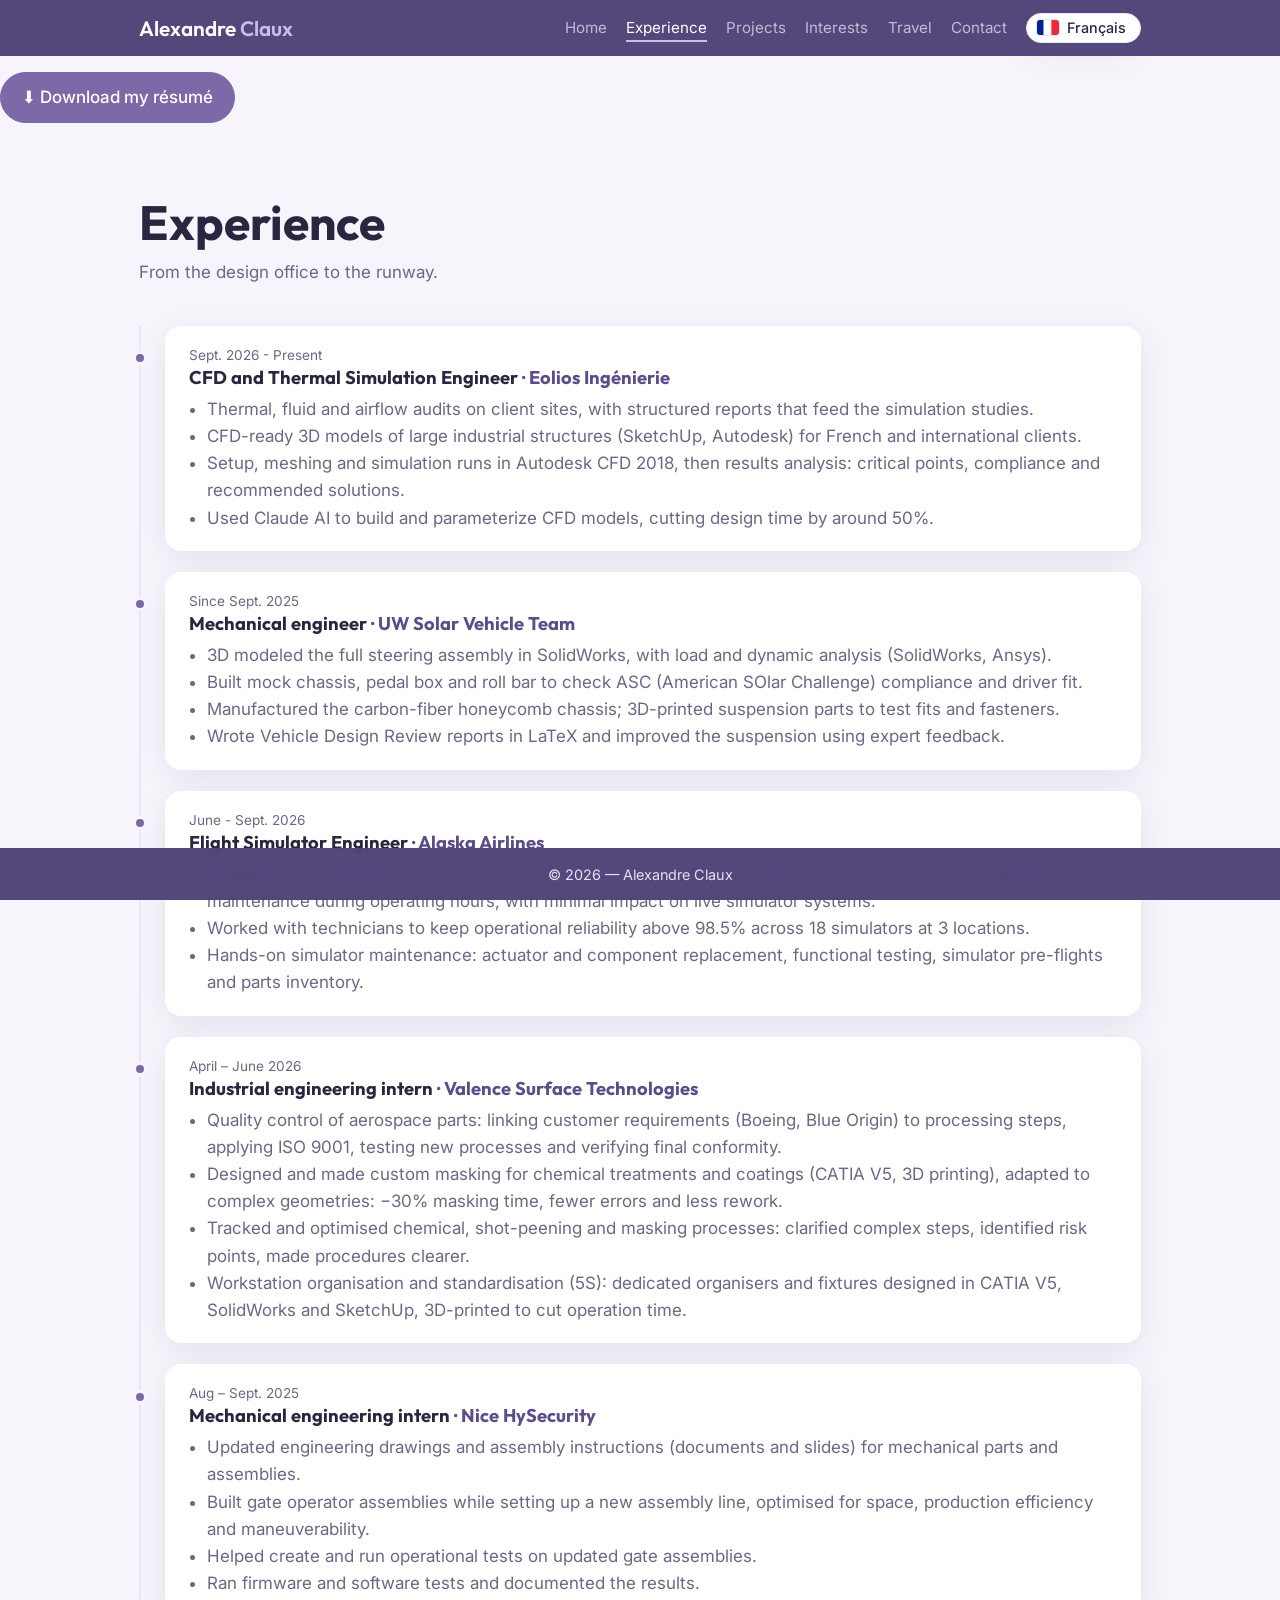
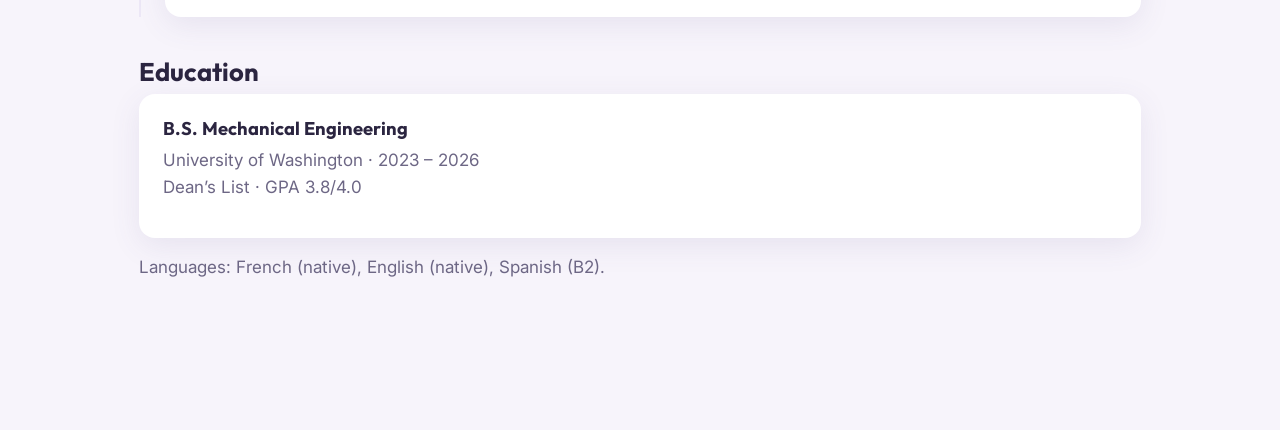
==== experiences.html @ 1bac7de1 "Experiences Page Updated Solar Car, moved CV download button to top" ====
<!DOCTYPE html>
<html lang="fr">
<head>
<meta charset="UTF-8">
<meta name="viewport" content="width=device-width, initial-scale=1.0">
<title>Alexandre Claux</title>
<meta name="description" content="Alexandre Claux — mechanical engineering, aviation, trains & travel.">
<link rel="preconnect" href="https://fonts.googleapis.com">
<link href="https://fonts.googleapis.com/css2?family=Inter:wght@400;500;600&family=Outfit:wght@500;600&display=swap" rel="stylesheet">
<link rel="stylesheet" href="style.css">
</head>
<body>
<header>
  <nav class="navbar">
    <a class="logo" href="index.html">Alexandre <span>Claux</span></a>
    <div class="nav-right">
      <ul class="nav-links"><li><a href="index.html"><span lang="fr">Accueil</span><span lang="en">Home</span></a></li><li><a href="experiences.html" class=active><span lang="fr">Expériences</span><span lang="en">Experience</span></a></li><li><a href="projets.html"><span lang="fr">Projets</span><span lang="en">Projects</span></a></li><li><a href="interets.html"><span lang="fr">Centres d’intérêt</span><span lang="en">Interests</span></a></li><li><a href="voyages.html"><span lang="fr">Voyages</span><span lang="en">Travel</span></a></li><li><a href="contact.html"><span lang="fr">Contact</span><span lang="en">Contact</span></a></li></ul>
      <button class="lang-btn" id="lang-btn" type="button" aria-label="Change language / Changer de langue">
        <span lang="fr"><img src="images/flags/gb.svg" alt="">English</span>
        <span lang="en"><img src="images/flags/fr.svg" alt="">Français</span>
      </button>
    </div>
  </nav>
</header>

<div class="btns" style="margin-top:1rem"><a class="btn primary" data-cv href="assets/CV_AlexandreClaux_FR.pdf" download>⬇ <span lang="fr">Télécharger mon CV</span><span lang="en">Download my résumé</span></a></div>

<main class="wrap">
  <div class="page-title reveal"><h1><span lang="fr">Expériences</span><span lang="en">Experience</span></h1><p class="muted"><span lang="fr">Du technique et de l'aviation.</span><span lang="en">From the design office to the runway.</span></p></div>
  <div class="timeline">
    <article class="job reveal"><div class="when"><span lang="fr">Sept. 2026 - Présent</span><span lang="en">Sept. 2026 - Present</span></div><h3><span lang="fr">Ingénieur en simulation fluidique et thermique</span><span lang="en">CFD and Thermal Simulation Engineer</span> <span class="at">· Eolios Ingénierie</span></h3><ul>
    <li><span lang="fr">Audits thermiques, fluidiques et aérauliques sur site client, avec rapports structurés servant de base aux études de simulation.</span><span lang="en">Thermal, fluid and airflow audits on client sites, with structured reports that feed the simulation studies.</span></li>
    <li><span lang="fr">Modélisation 3D compatible CFD de grandes structures industrielles (SketchUp, Autodesk) pour des clients en France et à l’international.</span><span lang="en">CFD-ready 3D models of large industrial structures (SketchUp, Autodesk) for French and international clients.</span></li>
    <li><span lang="fr">Préparation, maillage et exécution de simulations dans Autodesk CFD 2018, puis analyse des résultats : points critiques, conformité et solutions proposées.</span><span lang="en">Setup, meshing and simulation runs in Autodesk CFD 2018, then results analysis: critical points, compliance and recommended solutions.</span></li>
    <li><span lang="fr">Utilisation de l’IA Claude pour créer et paramétrer des maquettes CFD, réduisant le temps de conception d'environ 50 %.</span><span lang="en">Used Claude AI to build and parameterize CFD models, cutting design time by around 50%.</span></li>
</ul></article>

    <article class="job reveal"><div class="when"><span lang="fr">Depuis sept. 2025</span><span lang="en">Since Sept. 2025</span></div><h3><span lang="fr">Ingénieur mécanique</span><span lang="en">Mechanical engineer</span> <span class="at">· UW Solar Vehicle Team</span></h3><ul>
    <li><span lang="fr">Modélisation 3D du système de direction complet sous SolidWorks, avec analyses de charge et dynamiques (SolidWorks, Ansys).</span><span lang="en">3D modeled the full steering assembly in SolidWorks, with load and dynamic analysis (SolidWorks, Ansys).</span></li>
    <li><span lang="fr">Maquettes du châssis, du pédalier et de l’arceau pour valider la conformité au règlement ASC (American Solar Challenge) et l’ergonomie du pilote.</span><span lang="en">Built mock chassis, pedal box and roll bar to check ASC (American SOlar Challenge) compliance and driver fit.</span></li>
    <li><span lang="fr">Fabrication du châssis en nid d’abeille de carbone, et prototypes de suspension imprimés en 3D.</span><span lang="en">Manufactured the carbon-fiber honeycomb chassis; 3D-printed suspension parts to test fits and fasteners.</span></li>
    <li><span lang="fr">Rapports de Vehicle Design Review en LaTeX et amélioration de la suspension grâce aux retours d’experts.</span><span lang="en">Wrote Vehicle Design Review reports in LaTeX and improved the suspension using expert feedback.</span></li>
</ul></article>

    <article class="job reveal"><div class="when"><span lang="fr">Juin - Sept. 2026</span><span lang="en">June - Sept. 2026</span></div><h3><span lang="fr">Ingénieur simulateur de vol</span><span lang="en">Flight Simulator Engineer</span> <span class="at">· Alaska Airlines</span>
</h3><ul>
    <li><span lang="fr">Conception, sourcing et fabrication d’un banc d’essai pour les MPIC (cartes d’interface) des simulateurs de vol pour des mises à jour plus rapides et maintenance possible en période d’exploitation.</span><span lang="en">Designed, sourced and built a test bench for flight simulator MPICs (interface computers): faster updates and maintenance during operating hours, with minimal impact on live simulator systems.</span></li>
    <li><span lang="fr">Travaillé avec d'autres techniciens pour maintenir fiabilité opérationnelle supérieure à 98,5 % sur 18 simulateurs répartis sur 3 sites.</span><span lang="en">Worked with technicians to keep operational reliability above 98.5% across 18 simulators at 3 locations.</span></li>
    <li><span lang="fr">Maintenance active des simulateurs : remplacement d’actionneurs et de composants, essais fonctionnels, pré-vol des simulateurs et inventaire des pièces.</span><span lang="en">Hands-on simulator maintenance: actuator and component replacement, functional testing, simulator pre-flights and parts inventory.</span></li>
</ul></article>

    <article class="job reveal"><div class="when"><span lang="fr">Avril – juin 2026</span><span lang="en">April – June 2026</span></div><h3><span lang="fr">Stage en ingénierie industrielle</span><span lang="en">Industrial engineering intern</span> <span class="at">· Valence Surface Technologies</span></h3><ul>
    <li><span lang="fr">Contrôle qualité de pièces aéronautiques : lien entre exigences clients (Boeing, Blue Origin) et étapes de traitement, application de l’ISO 9001, essais de nouveaux procédés et vérification de la conformité finale.</span><span lang="en">Quality control of aerospace parts: linking customer requirements (Boeing, Blue Origin) to processing steps, applying ISO 9001, testing new processes and verifying final conformity.</span></li>
    <li><span lang="fr">Conception et fabrication de masquages sur mesure pour traitements chimiques et revêtements (CATIA V5, impression 3D), adaptés aux géométries complexes : −30 % de temps de masquage, moins d’erreurs et de reprises.</span><span lang="en">Designed and made custom masking for chemical treatments and coatings (CATIA V5, 3D printing), adapted to complex geometries: −30% masking time, fewer errors and less rework.</span></li>
    <li><span lang="fr">Suivi et optimisation des procédés chimiques, de grenaillage et de masquage : clarification des étapes complexes, repérage des points à risque, procédures plus claires.</span><span lang="en">Tracked and optimised chemical, shot-peening and masking processes: clarified complex steps, identified risk points, made procedures clearer.</span></li>
    <li><span lang="fr">Organisation et standardisation des postes de travail (5S) : organiseurs et gabarits dédiés conçus sous CATIA V5, SolidWorks et SketchUp, imprimés en 3D pour réduire le temps d’opération.</span><span lang="en">Workstation organisation and standardisation (5S): dedicated organisers and fixtures designed in CATIA V5, SolidWorks and SketchUp, 3D-printed to cut operation time.</span></li>
</ul></article>

    <article class="job reveal"><div class="when"><span lang="fr">Août – sept. 2025</span><span lang="en">Aug – Sept. 2025</span></div><h3><span lang="fr">Stage en ingénierie mécanique</span><span lang="en">Mechanical engineering intern</span> <span class="at">· Nice HySecurity</span></h3><ul>
    <li><span lang="fr">Mise à jour des plans techniques et des instructions de montage (documents et présentations) pour les pièces et assemblages mécaniques.</span><span lang="en">Updated engineering drawings and assembly instructions (documents and slides) for mechanical parts and assemblies.</span></li>
    <li><span lang="fr">Montage d’opérateurs de portails et de leurs panneaux électriques lors de la création d’une nouvelle ligne d’assemblage, optimisée en espace, en efficacité de production et en maniabilité.</span><span lang="en">Built gate operator assemblies while setting up a new assembly line, optimised for space, production efficiency and maneuverability.</span></li>
    <li><span lang="fr">Participation à la création et à l’exécution des essais opérationnels des portails mis à jour.</span><span lang="en">Helped create and run operational tests on updated gate assemblies.</span></li>
    <li><span lang="fr">Exécution de tests firmware et logiciels, avec documentation des résultats.</span><span lang="en">Ran firmware and software tests and documented the results.</span></li>
</ul></article>  

  </div>
  <section class="block reveal">
    <h2><span lang="fr">Formation</span><span lang="en">Education</span></h2>
    <div class="two">
      <div class="card"><h3><span lang="fr">Bachelor en génie mécanique</span><span lang="en">B.S. Mechanical Engineering</span></h3><p class="muted">University of Washington · 2023 – 2026<br>Dean’s List · GPA 3.8/4.0</p></div>
    </div>
    <p class="muted" style="margin-top:1rem"><span lang="fr">Langues : français (bilingue), anglais (bilingue), espagnol (B2).</span><span lang="en">Languages: French (native), English (native), Spanish (B2).</span></p>
    
  </section>
</main>
<footer><p>© 2026 — Alexandre Claux</p></footer>
<script src="script.js"></script>
</body>
</html>
---- style.css ----
/* ===== COULEURS : change ici pour changer tout le site ===== */
:root {
  --bg: #f7f4fb;
  --surface: #ffffff;
  --ink: #2b2540;
  --muted: #6d6785;
  --accent: #7b69a8;
  --accent-dark: #5d4c8a;
  --soft: #ece7f6;
  --bar: #4a3d73;        /* barre du haut et du bas */
  --bar-text: #e6e0f5;
  --bar-accent: #c9bde8;
  --radius: 16px;
  --shadow: 0 8px 30px rgba(93, 76, 138, .10);
}

/* ===== LANGUE : cache la langue qui n'est pas active ===== */
html[lang="fr"] [lang="en"], html[lang="en"] [lang="fr"] { display: none; }

* { box-sizing: border-box; }
html { scroll-behavior: smooth; }
body { margin: 0; padding-bottom: 56px; /* place pour le pied de page fixe */ background: var(--bg); color: var(--ink); font: 17px/1.6 "Inter", system-ui, sans-serif; }
h1, h2, h3 { font-family: "Outfit", "Inter", sans-serif; line-height: 1.15; margin: 0 0 .5rem; }
h2 { font-size: 1.6rem; } h3 { font-size: 1.15rem; }
p { margin: 0 0 .8rem; }
a { color: var(--accent-dark); }
.wrap { max-width: 1050px; margin: 0 auto; padding: 0 1.5rem; }
.muted { color: var(--muted); }
.eyebrow { text-transform: uppercase; letter-spacing: .14em; font-size: .78rem; color: var(--accent-dark); font-weight: 600; margin-bottom: .6rem; }

/* ===== BARRE DU HAUT ===== */
header { position: sticky; top: 0; z-index: 10; background: rgba(74,61,115,.94); backdrop-filter: blur(12px); }
.navbar { display: flex; align-items: center; justify-content: space-between; gap: 1rem; flex-wrap: wrap; padding: .8rem 1.5rem; max-width: 1050px; margin: 0 auto; }
.logo { font: 600 1.3rem "Outfit", sans-serif; color: #fff; text-decoration: none; }
.logo span { color: var(--bar-accent); }
.nav-right { display: flex; align-items: center; gap: 1.2rem; flex-wrap: wrap; }
.nav-links { list-style: none; display: flex; gap: 1.2rem; margin: 0; padding: 0; flex-wrap: wrap; }
.nav-links a { text-decoration: none; color: var(--bar-text); opacity: .75; font-size: .95rem; padding: .2rem 0; border-bottom: 2px solid transparent; transition: .2s; }
.nav-links a:hover, .nav-links a.active { color: #fff; opacity: 1; border-color: var(--bar-accent); }
.lang-btn { display: inline-flex; align-items: center; gap: .5rem; background: var(--surface); border: 1px solid var(--soft); border-radius: 99px; padding: .35rem .9rem .35rem .6rem; cursor: pointer; font: 500 .9rem "Inter", sans-serif; color: var(--ink); box-shadow: var(--shadow); transition: .2s; }
.lang-btn:hover { border-color: var(--accent); }
.lang-btn span { display: inline-flex; align-items: center; gap: .5rem; }
.lang-btn img { width: 22px; height: 15px; border-radius: 3px; object-fit: cover; box-shadow: 0 0 0 1px rgba(0,0,0,.1); }

/* ===== HERO (accueil) : image fondue dans le fond ===== */
.hero { position: relative; overflow: hidden; min-height: 560px; display: flex; align-items: center; }
.hero-img { position: absolute; inset: 0; background: url("images/ski-nice.jpg") center / cover;
  -webkit-mask-image: linear-gradient(to right, transparent 15%, #000 80%); mask-image: linear-gradient(to right, transparent 15%, #000 80%); }
.hero::before { content: ""; position: absolute; inset: 0; z-index: 1; background: linear-gradient(120deg, rgba(123,105,168,.45), rgba(247,244,251,0) 70%); }
.hero::after { content: ""; position: absolute; left: 0; right: 0; bottom: 0; height: 40%; z-index: 1; background: linear-gradient(to top, var(--bg), transparent); }
.hero .wrap { width: 100%; position: relative; z-index: 2; padding-top: 3rem; padding-bottom: 3rem; }
.hero h1 { font-size: clamp(2.8rem, 8vw, 5.2rem); letter-spacing: -.02em; }
.hero .tagline { font-size: 1.25rem; max-width: 30ch; margin: .8rem 0 1.6rem; }
.hero .place { color: var(--accent-dark); font-weight: 500; }

/* ===== BOUTONS ===== */
.btns { display: flex; gap: .8rem; flex-wrap: wrap; }
.btn { display: inline-block; padding: .7rem 1.3rem; border-radius: 99px; text-decoration: none; font-weight: 500; border: 1.5px solid var(--accent); color: var(--accent-dark); background: rgba(255,255,255,.6); transition: .2s; }
.btn:hover { transform: translateY(-2px); box-shadow: var(--shadow); }
.btn.primary { background: var(--accent); color: #fff; }
.btn.primary:hover { background: var(--accent-dark); }

/* ===== PAGES ===== */
main.wrap { padding-top: 4.5rem; padding-bottom: 5rem; }   /* espace sous l'en-tête et au-dessus du pied de page */
main.wrap.tight { padding-top: 0; }
.page-title { margin-bottom: 2.5rem; }
.page-title h1 { font-size: clamp(2rem, 5vw, 3rem); }
.grid { display: grid; gap: 1.3rem; grid-template-columns: repeat(auto-fit, minmax(260px, 1fr)); }
.card { background: var(--surface); border-radius: var(--radius); padding: 1.5rem; box-shadow: var(--shadow); transition: .25s; }
.card:hover { transform: translateY(-3px); }
.card .tag { display: inline-block; font-size: .75rem; background: var(--soft); color: var(--accent-dark); padding: .15rem .6rem; border-radius: 99px; margin-bottom: .6rem; }
.chips { display: flex; flex-wrap: wrap; gap: .5rem; margin-top: .5rem; }
.chips li { list-style: none; background: var(--soft); color: var(--accent-dark); padding: .25rem .8rem; border-radius: 99px; font-size: .88rem; }
ul.chips { padding: 0; margin: .5rem 0 0; }
.two { display: grid; gap: 1.3rem; grid-template-columns: repeat(auto-fit, minmax(min(100%, 420px), 1fr)); }
section.block { margin-top: 2.5rem; }
.masonry { column-count: 2; column-gap: 1.3rem; }
.masonry .card { break-inside: avoid; margin-bottom: 1.3rem; overflow: hidden; }
.card figure.cimg { margin: -1.5rem -1.5rem 1rem; }
.card figure.cimg img { width: 100%; display: block; -webkit-mask-image: linear-gradient(#000 65%, transparent); mask-image: linear-gradient(#000 65%, transparent); }
.banner { margin-bottom: 2.2rem; } .banner img { height: 240px; object-fit: cover; }
.flag { width: 24px; height: 16px; border-radius: 3px; vertical-align: -2px; margin-right: .5rem; box-shadow: 0 0 0 1px rgba(0,0,0,.1); }
@media (max-width: 700px) { .masonry { column-count: 1; } }

/* ===== EXPERIENCES : frise ===== */
.timeline { border-left: 2px solid var(--soft); padding-left: 1.5rem; display: grid; gap: 1.3rem; }
.job { position: relative; background: var(--surface); border-radius: var(--radius); padding: 1.2rem 1.5rem; box-shadow: var(--shadow); }
.job::before { content: ""; position: absolute; left: calc(-1.5rem - 8px); box-sizing: border-box; top: 1.6rem; width: 14px; height: 14px; background: var(--accent); border-radius: 50%; border: 3px solid var(--bg); }
.job .when { font-size: .85rem; color: var(--muted); }
.job h3 span.at { color: var(--accent-dark); }
.job ul { margin: .4rem 0 0; padding-left: 1.1rem; color: var(--muted); }

/* ===== IMAGES : classes réutilisables ===== */
.photo { margin: 0; }
.photo img, .photo video { width: 100%; display: block; border-radius: var(--radius); box-shadow: var(--shadow); }
.photo.fade img, .photo.fade video { box-shadow: none; border-radius: 0;   /* bord du bas qui disparaît dans la page */
  -webkit-mask-image: linear-gradient(#000 55%, transparent); mask-image: linear-gradient(#000 55%, transparent); }
.photo figcaption { font-size: .85rem; color: var(--muted); margin-top: .4rem; }

/* ===== VOYAGES ===== */
/* trajets : la flèche reste collée au début de l'étape suivante, même au retour à la ligne */
.route { align-items: center; gap: .6rem .5rem; }
.route li { display: inline-flex; align-items: center; gap: .5rem; background: none; padding: 0; }
.route .blob { background: var(--soft); color: var(--accent-dark); padding: .25rem .8rem; border-radius: 99px; font-size: .88rem; }
.route .arr { color: var(--accent); font-weight: 600; }
.gallery { display: grid; grid-template-columns: repeat(3, 1fr); gap: .8rem; margin-top: 1.2rem; }
.gallery figure { margin: 0; } .gallery img { width: 100%; aspect-ratio: 3/4; object-fit: cover; border-radius: 12px; display: block; }
.gallery figcaption { font-size: .85rem; color: var(--muted); margin-top: .3rem; }
.photo.fade-both img { box-shadow: none; border-radius: 0; -webkit-mask-image: linear-gradient(transparent, #000 30%, #000 70%, transparent); mask-image: linear-gradient(transparent, #000 30%, #000 70%, transparent); }

footer { position: fixed; left: 0; right: 0; bottom: 0; z-index: 10; text-align: center; padding: .9rem 1rem; background: rgba(74,61,115,.94); backdrop-filter: blur(12px); color: var(--bar-text); font-size: .9rem; }
footer p { margin: 0; }

/* ===== Apparition douce au scroll ===== */
.reveal { opacity: 0; transform: translateY(18px); transition: opacity .7s, transform .7s; }
.reveal.in { opacity: 1; transform: none; }
@media (prefers-reduced-motion: reduce) { .reveal { opacity: 1; transform: none; transition: none; } html { scroll-behavior: auto; } }
@media (max-width: 700px) { .hero { min-height: 480px; } .hero-img { -webkit-mask-image: linear-gradient(to right, transparent 0%, #000 100%); mask-image: linear-gradient(to right, transparent 0%, #000 100%); opacity: .55; } }

.grid.small { grid-template-columns: repeat(auto-fit, minmax(210px, 1fr)); }
.card figure.cimg img { max-height: 400px; object-fit: cover; object-position: 50% 35%; }
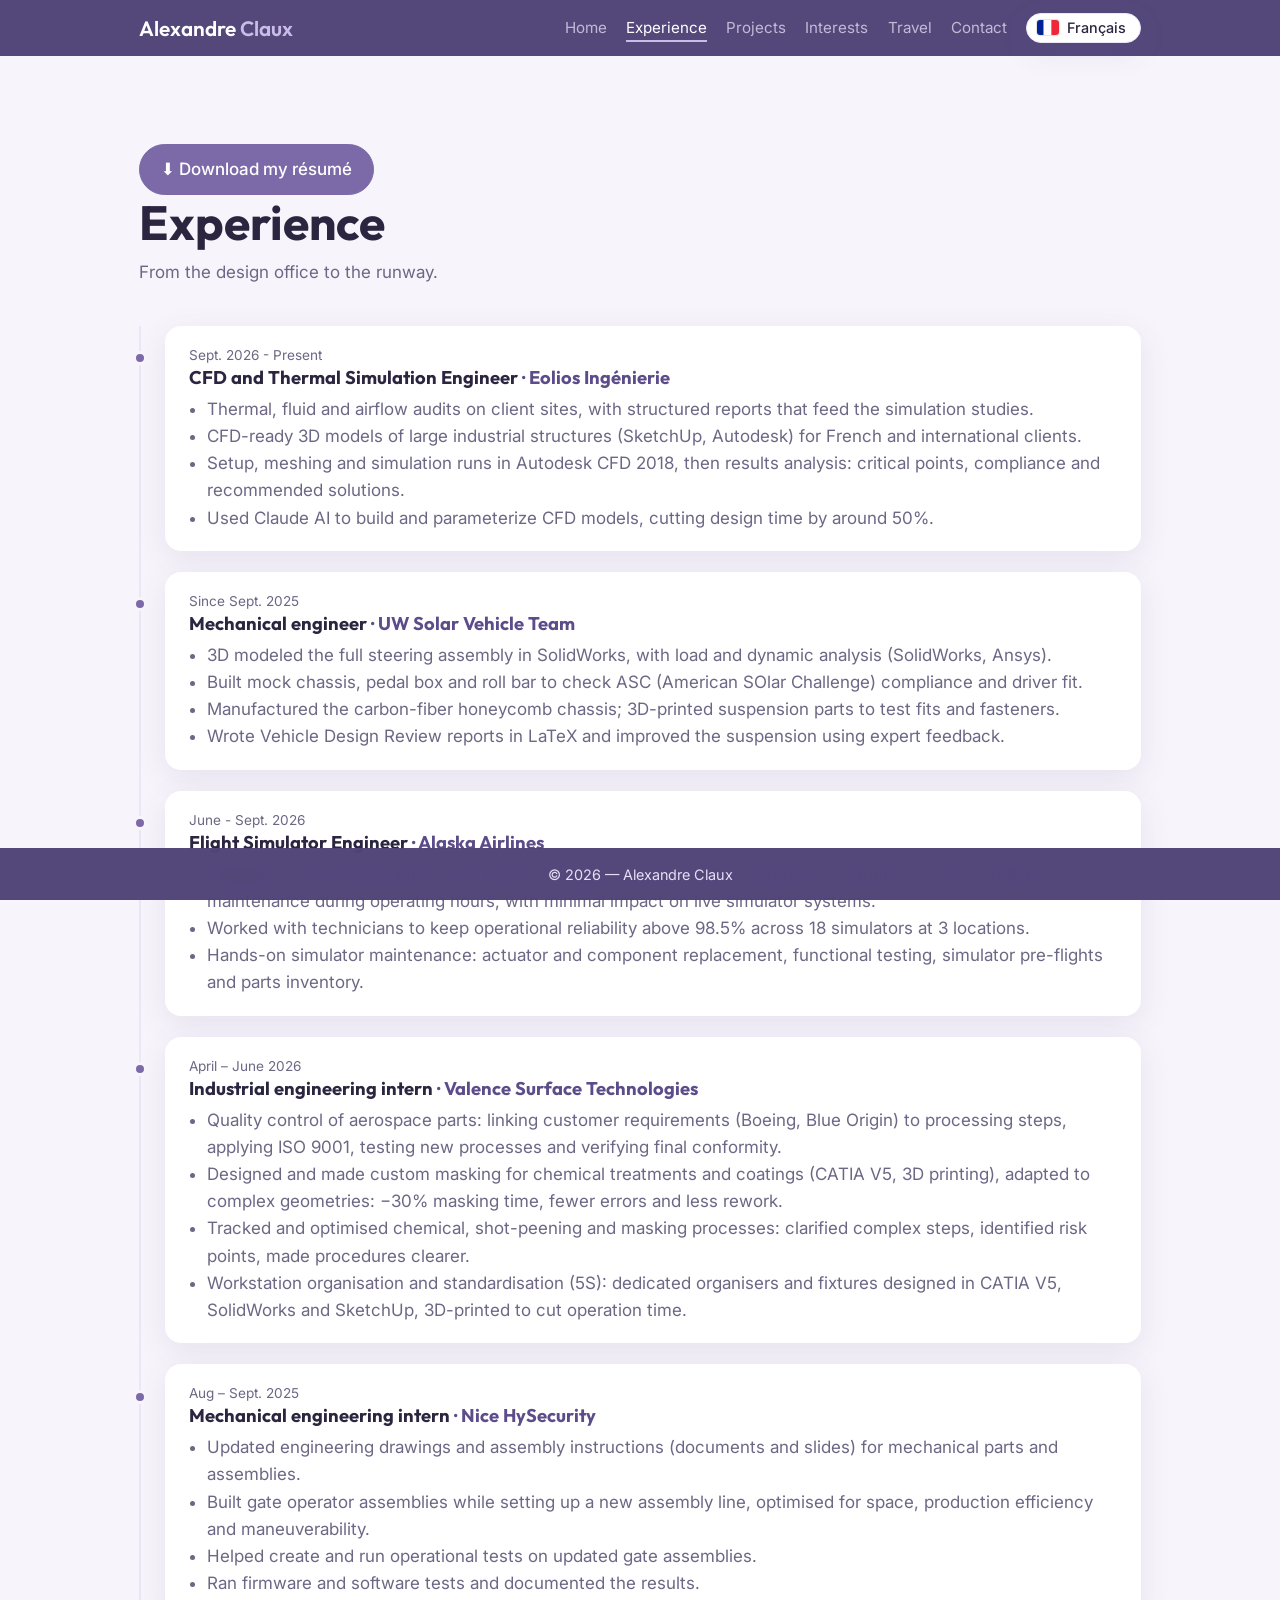
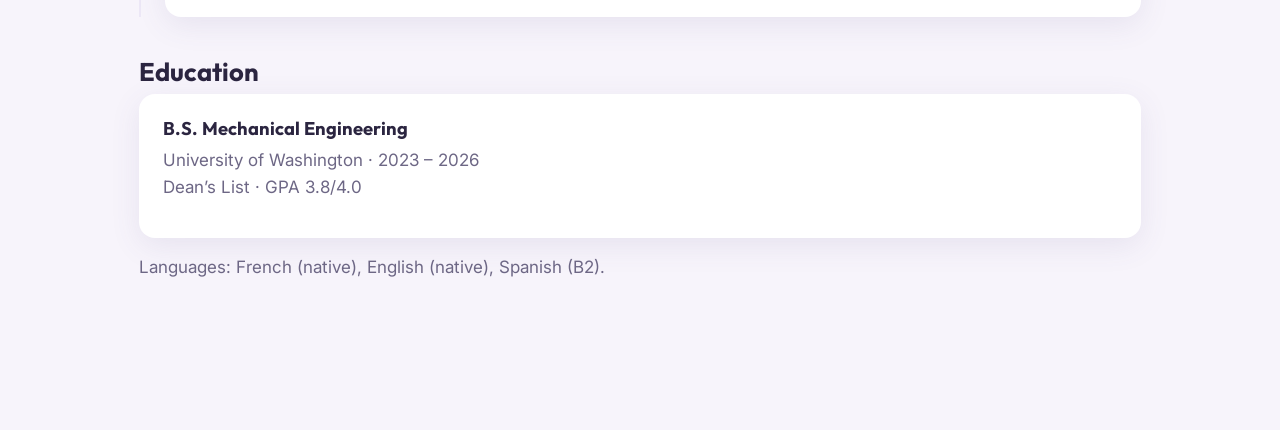
==== commit 9688bae9: "Experiences Page Wrapped cv dwnld button in main class" ====
--- a/experiences.html
+++ b/experiences.html
@@ -23,9 +23,10 @@
   </nav>
 </header>
 
+<main class="wrap">
+
 <div class="btns" style="margin-top:1rem"><a class="btn primary" data-cv href="assets/CV_AlexandreClaux_FR.pdf" download>⬇ <span lang="fr">Télécharger mon CV</span><span lang="en">Download my résumé</span></a></div>
 
-<main class="wrap">
   <div class="page-title reveal"><h1><span lang="fr">Expériences</span><span lang="en">Experience</span></h1><p class="muted"><span lang="fr">Du technique et de l'aviation.</span><span lang="en">From the design office to the runway.</span></p></div>
   <div class="timeline">
     <article class="job reveal"><div class="when"><span lang="fr">Sept. 2026 - Présent</span><span lang="en">Sept. 2026 - Present</span></div><h3><span lang="fr">Ingénieur en simulation fluidique et thermique</span><span lang="en">CFD and Thermal Simulation Engineer</span> <span class="at">· Eolios Ingénierie</span></h3><ul>
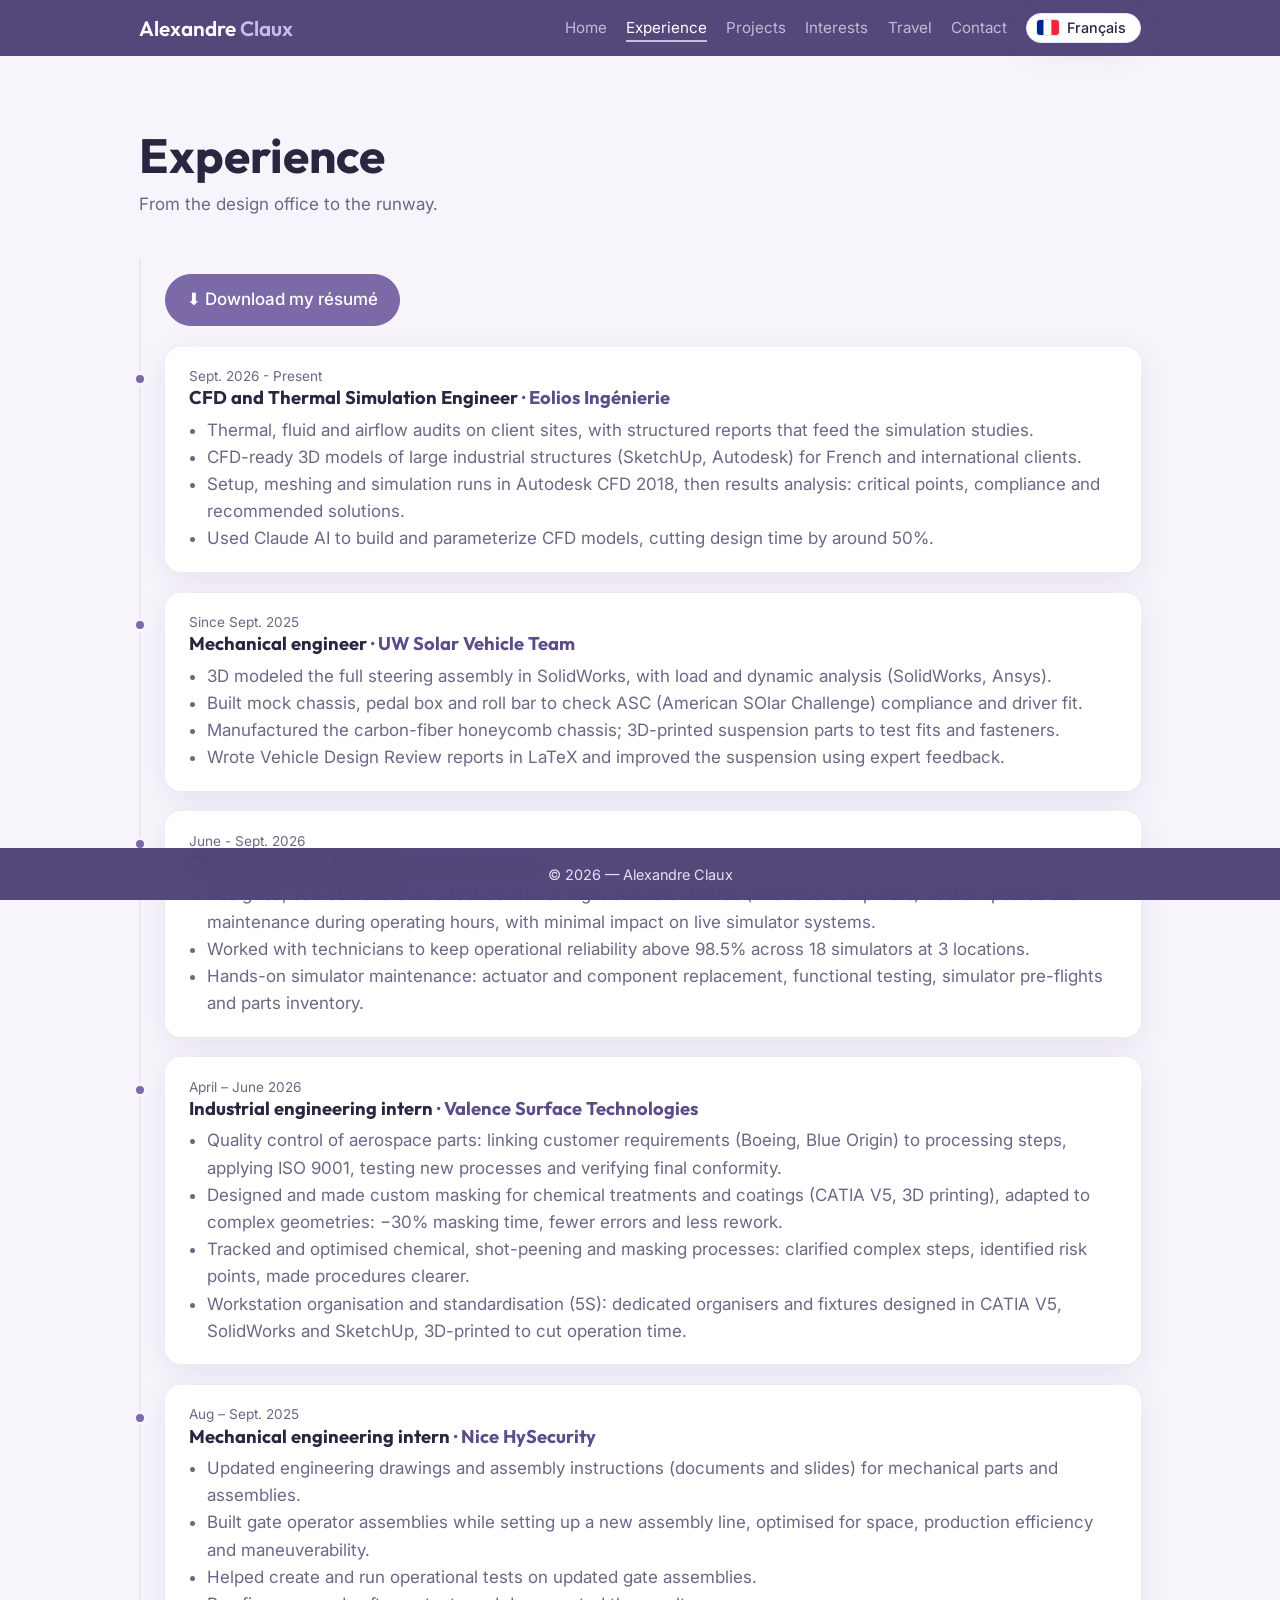
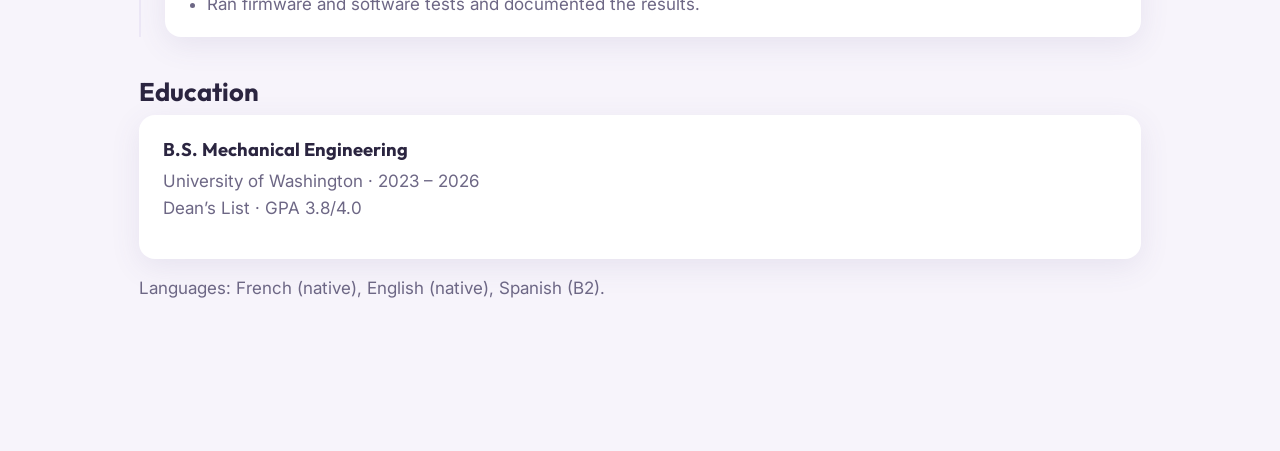
==== commit 1b19ce53: "Experiences Page Moved CV dwnld button below title" ====
--- a/experiences.html
+++ b/experiences.html
@@ -25,10 +25,11 @@
 
 <main class="wrap">
 
+  <div class="page-title reveal"><h1><span lang="fr">Expériences</span><span lang="en">Experience</span></h1><p class="muted"><span lang="fr">Du technique et de l'aviation.</span><span lang="en">From the design office to the runway.</span></p></div>
+<div class="timeline">
+
 <div class="btns" style="margin-top:1rem"><a class="btn primary" data-cv href="assets/CV_AlexandreClaux_FR.pdf" download>⬇ <span lang="fr">Télécharger mon CV</span><span lang="en">Download my résumé</span></a></div>
 
-  <div class="page-title reveal"><h1><span lang="fr">Expériences</span><span lang="en">Experience</span></h1><p class="muted"><span lang="fr">Du technique et de l'aviation.</span><span lang="en">From the design office to the runway.</span></p></div>
-  <div class="timeline">
     <article class="job reveal"><div class="when"><span lang="fr">Sept. 2026 - Présent</span><span lang="en">Sept. 2026 - Present</span></div><h3><span lang="fr">Ingénieur en simulation fluidique et thermique</span><span lang="en">CFD and Thermal Simulation Engineer</span> <span class="at">· Eolios Ingénierie</span></h3><ul>
     <li><span lang="fr">Audits thermiques, fluidiques et aérauliques sur site client, avec rapports structurés servant de base aux études de simulation.</span><span lang="en">Thermal, fluid and airflow audits on client sites, with structured reports that feed the simulation studies.</span></li>
     <li><span lang="fr">Modélisation 3D compatible CFD de grandes structures industrielles (SketchUp, Autodesk) pour des clients en France et à l’international.</span><span lang="en">CFD-ready 3D models of large industrial structures (SketchUp, Autodesk) for French and international clients.</span></li>
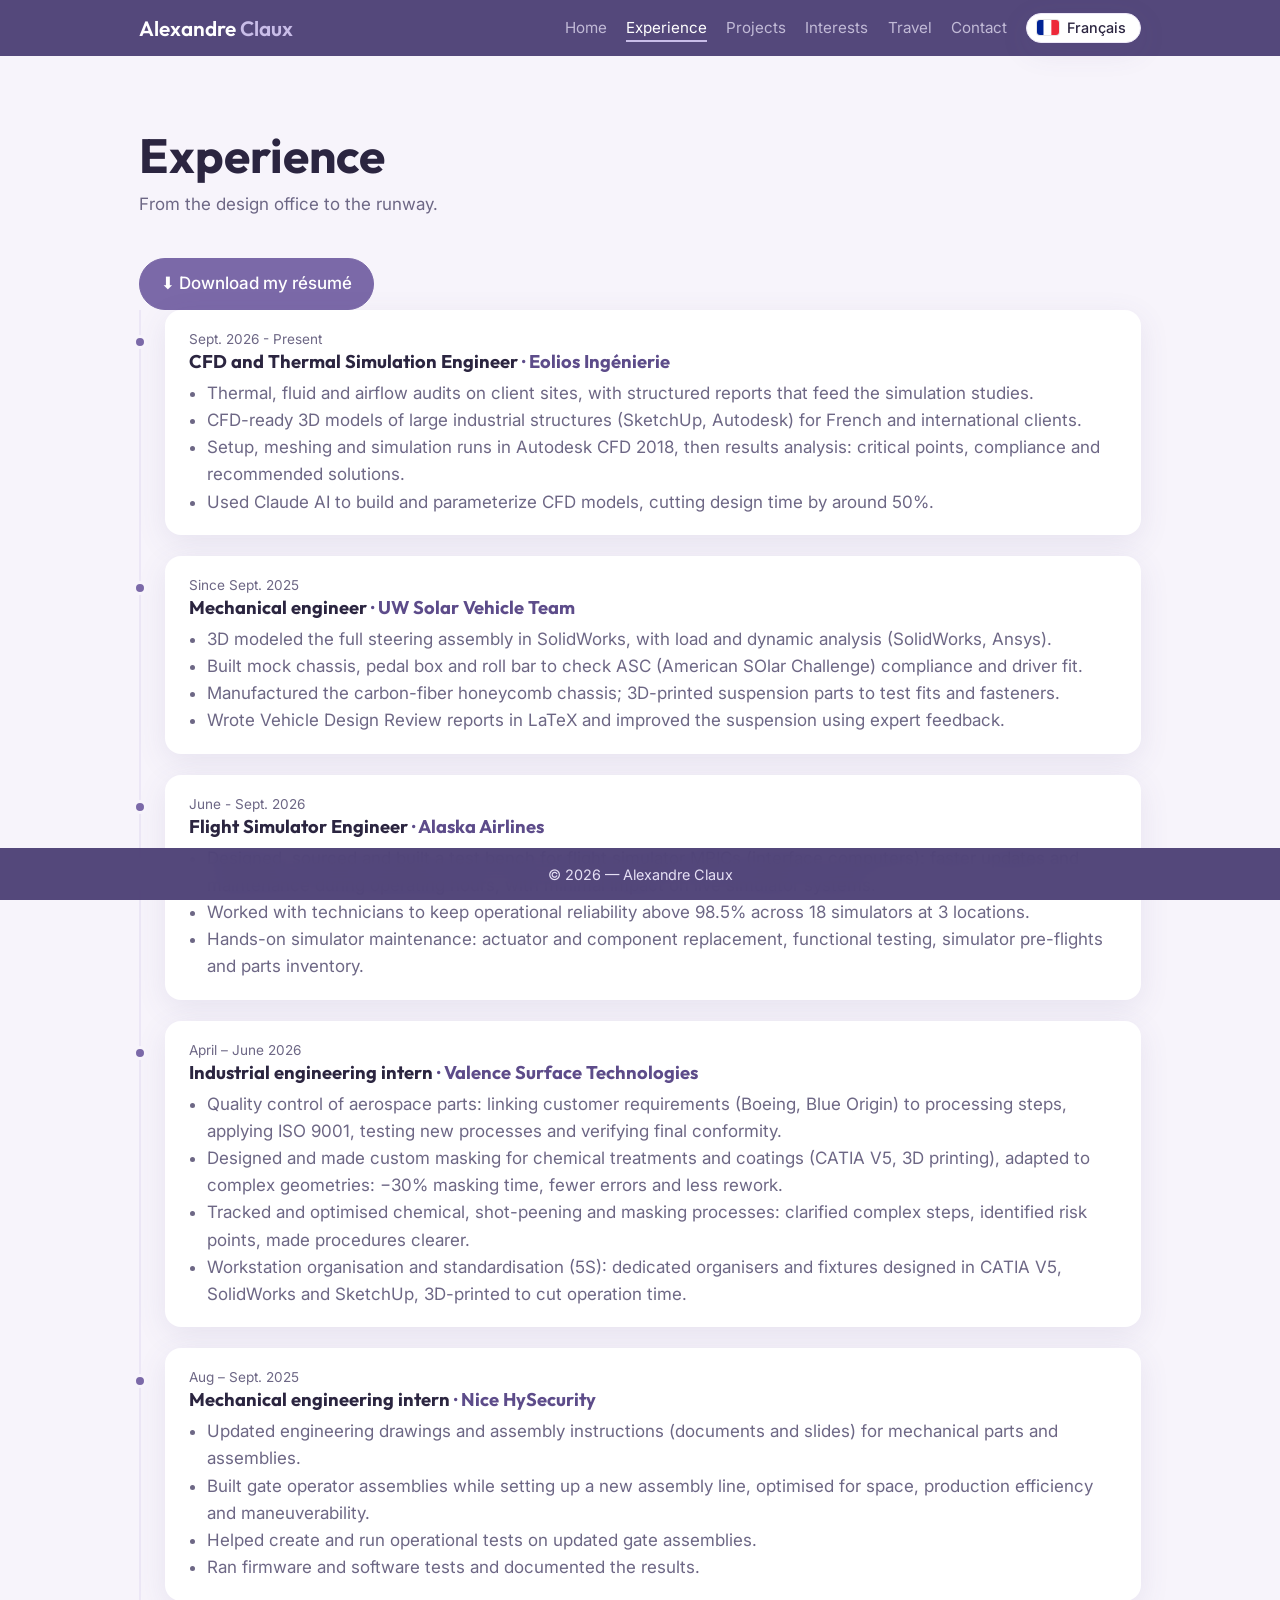
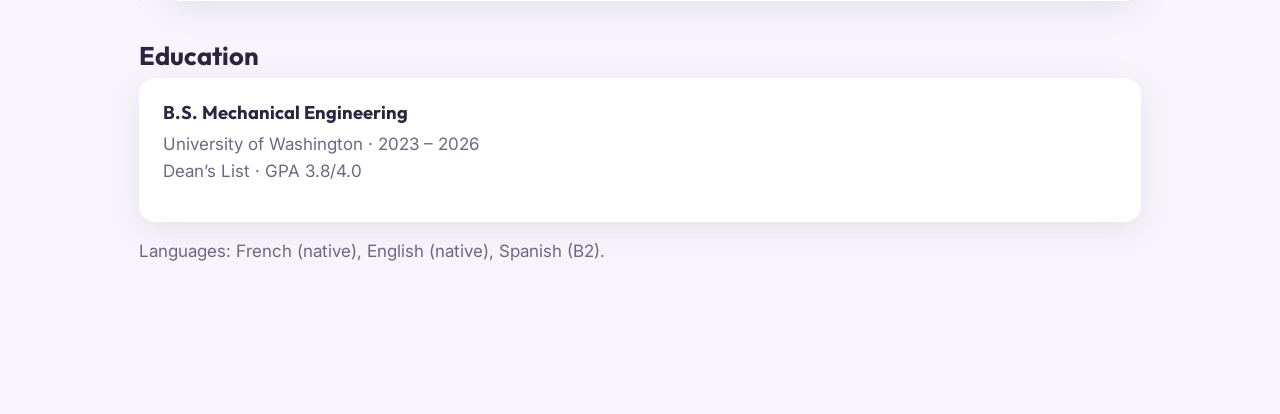
==== commit 0d4aa97a: "Experiences Page Removed CV dwnld button from timeline" ====
--- a/experiences.html
+++ b/experiences.html
@@ -26,9 +26,10 @@
 <main class="wrap">
 
   <div class="page-title reveal"><h1><span lang="fr">Expériences</span><span lang="en">Experience</span></h1><p class="muted"><span lang="fr">Du technique et de l'aviation.</span><span lang="en">From the design office to the runway.</span></p></div>
-<div class="timeline">
 
 <div class="btns" style="margin-top:1rem"><a class="btn primary" data-cv href="assets/CV_AlexandreClaux_FR.pdf" download>⬇ <span lang="fr">Télécharger mon CV</span><span lang="en">Download my résumé</span></a></div>
+
+<div class="timeline">
 
     <article class="job reveal"><div class="when"><span lang="fr">Sept. 2026 - Présent</span><span lang="en">Sept. 2026 - Present</span></div><h3><span lang="fr">Ingénieur en simulation fluidique et thermique</span><span lang="en">CFD and Thermal Simulation Engineer</span> <span class="at">· Eolios Ingénierie</span></h3><ul>
     <li><span lang="fr">Audits thermiques, fluidiques et aérauliques sur site client, avec rapports structurés servant de base aux études de simulation.</span><span lang="en">Thermal, fluid and airflow audits on client sites, with structured reports that feed the simulation studies.</span></li>
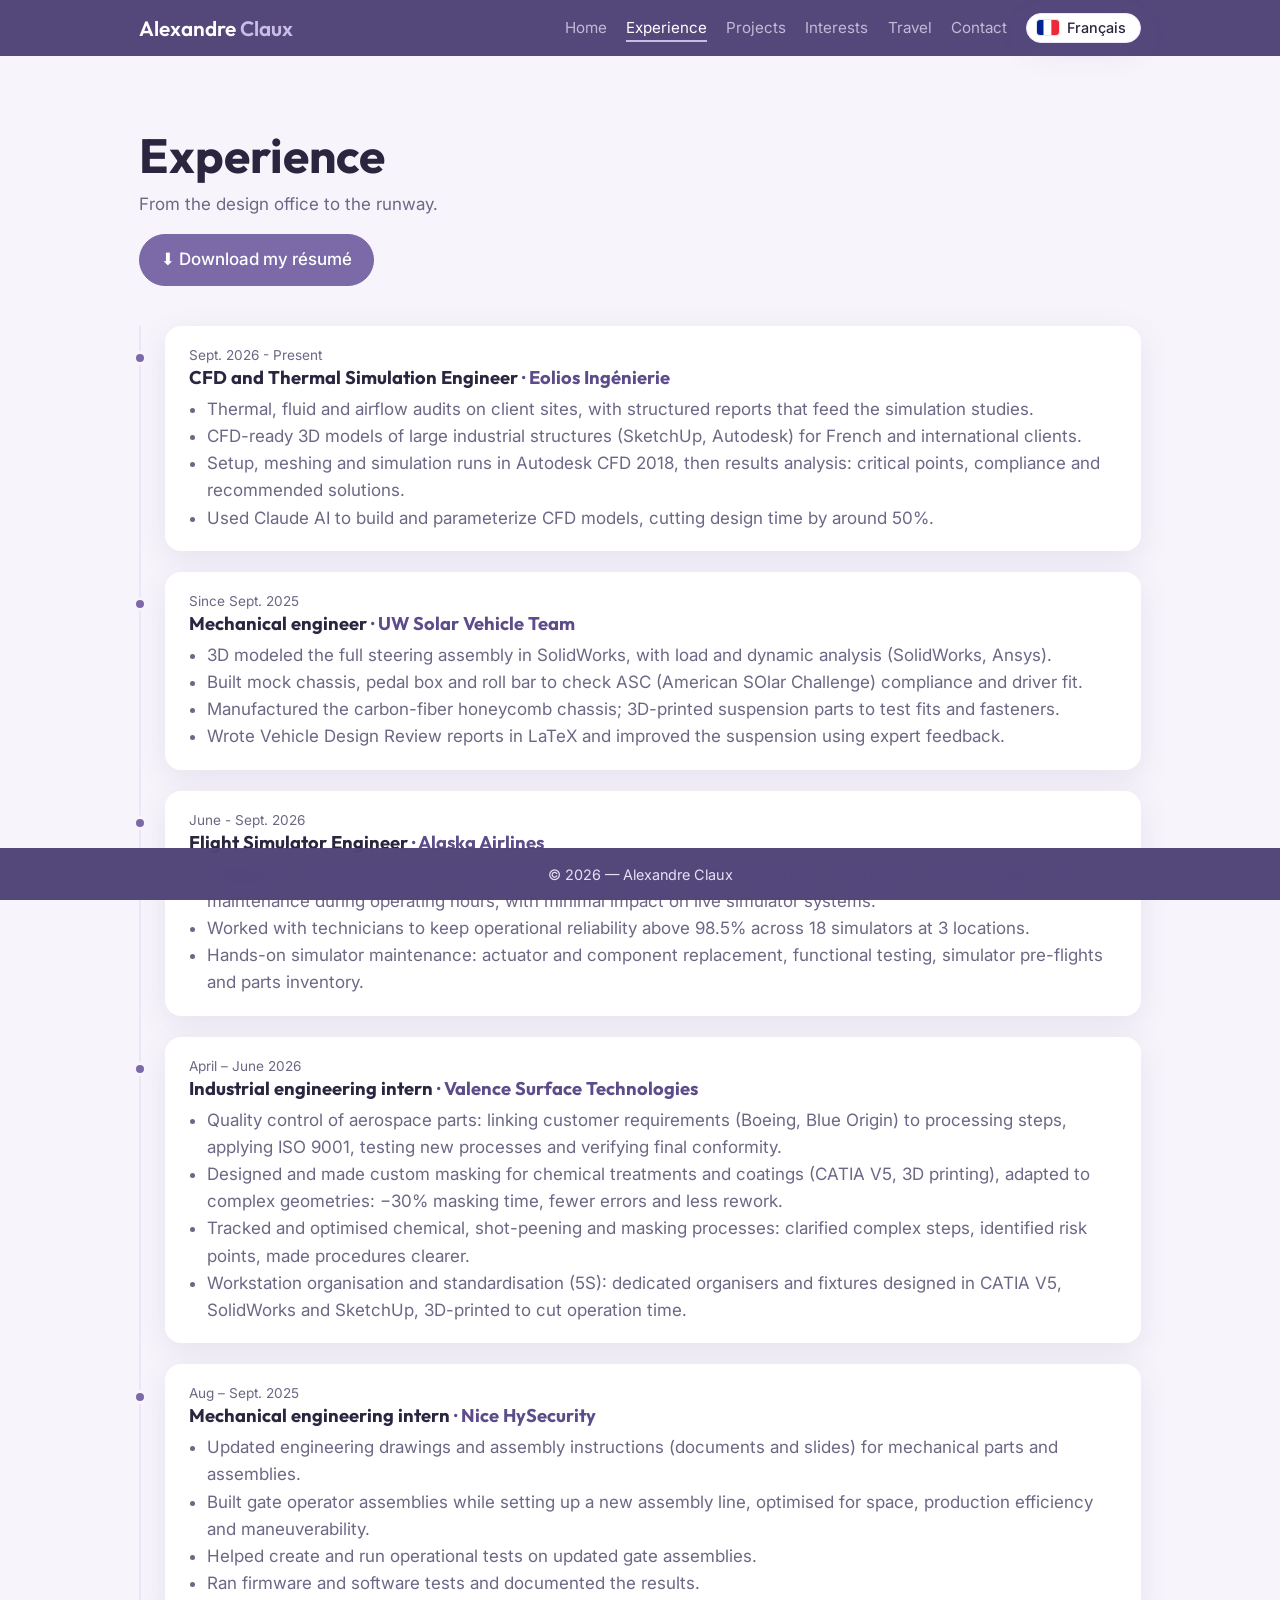
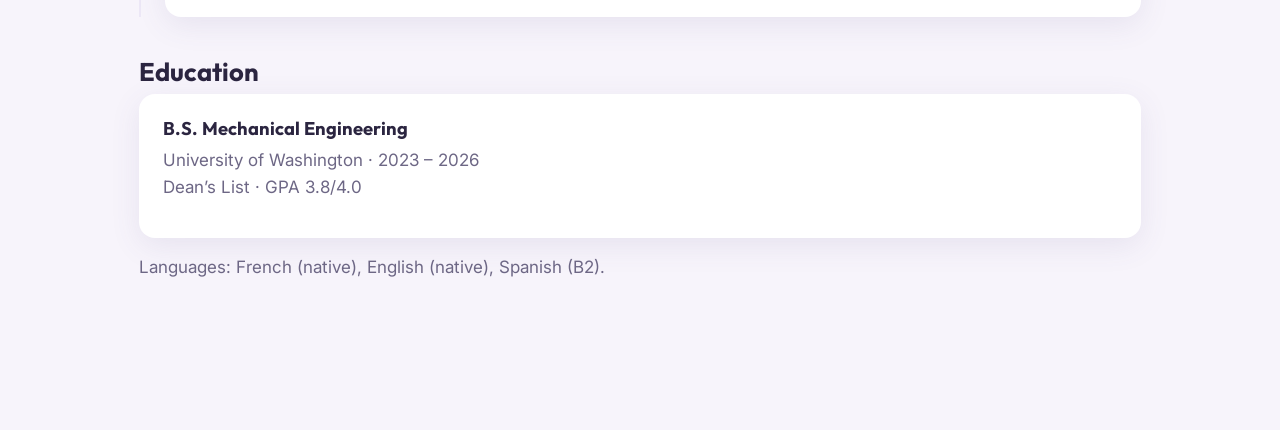
==== commit 0139c082: "Experiences Page Moved button inside end of title block for formatting conformity" ====
--- a/experiences.html
+++ b/experiences.html
@@ -25,9 +25,9 @@
 
 <main class="wrap">
 
-  <div class="page-title reveal"><h1><span lang="fr">Expériences</span><span lang="en">Experience</span></h1><p class="muted"><span lang="fr">Du technique et de l'aviation.</span><span lang="en">From the design office to the runway.</span></p></div>
-
-<div class="btns" style="margin-top:1rem"><a class="btn primary" data-cv href="assets/CV_AlexandreClaux_FR.pdf" download>⬇ <span lang="fr">Télécharger mon CV</span><span lang="en">Download my résumé</span></a></div>
+  <div class="page-title reveal"><h1><span lang="fr">Expériences</span><span lang="en">Experience</span></h1><p class="muted"><span lang="fr">Du technique et de l'aviation.</span><span lang="en">From the design office to the runway.</span></p>
+    <div class="btns" style="margin-top:1rem"><a class="btn primary" data-cv href="assets/CV_AlexandreClaux_FR.pdf" download>⬇ <span lang="fr">Télécharger mon CV</span><span lang="en">Download my résumé</span></a></div>
+</div>
 
 <div class="timeline">
 
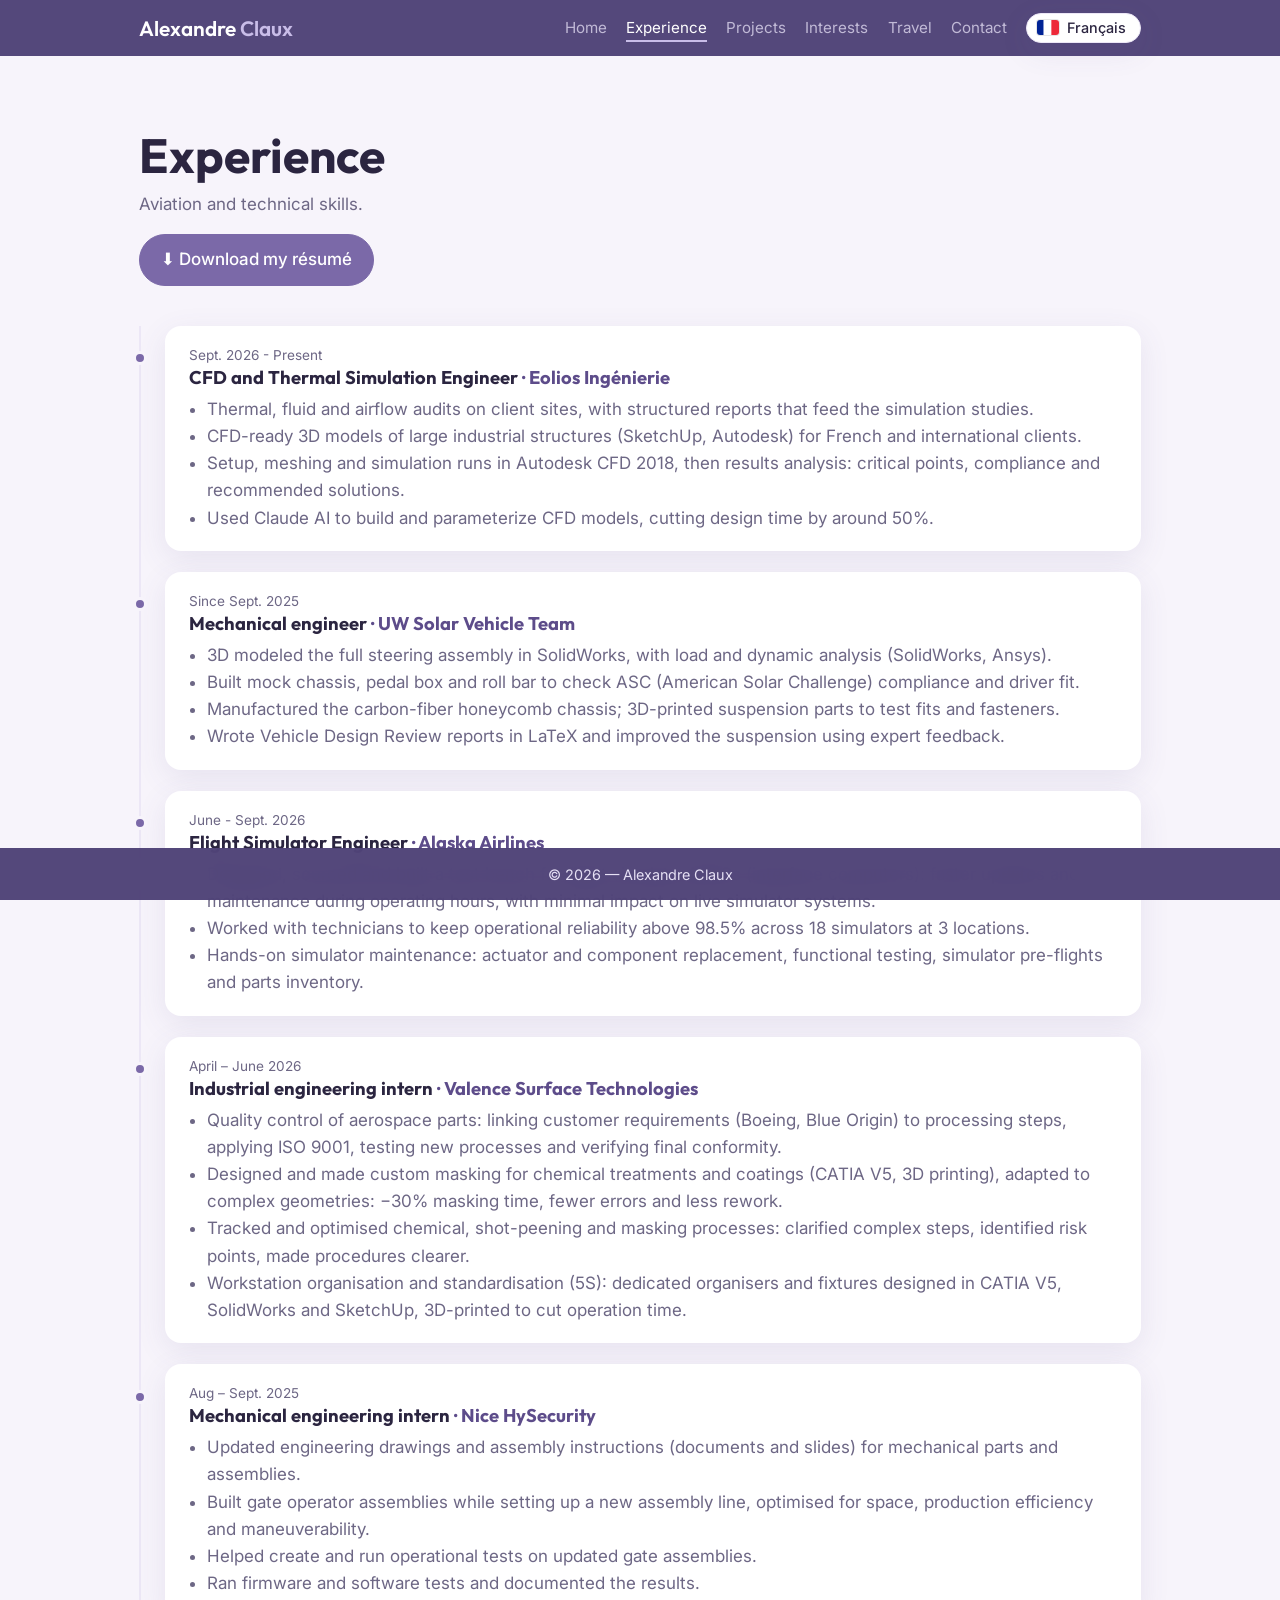
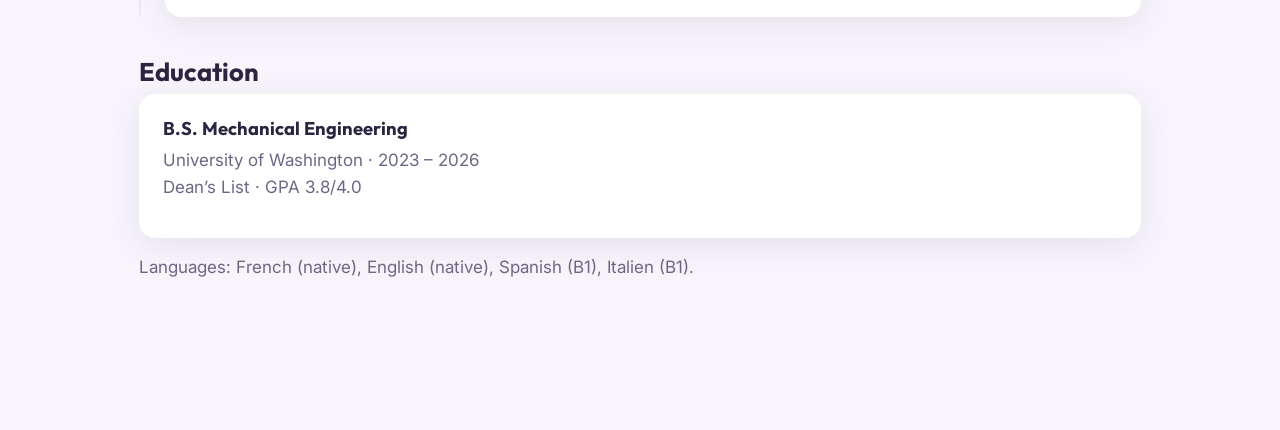
==== commit a99fedc1: "Experiences Page Finalised changes" ====
--- a/experiences.html
+++ b/experiences.html
@@ -25,7 +25,7 @@
 
 <main class="wrap">
 
-  <div class="page-title reveal"><h1><span lang="fr">Expériences</span><span lang="en">Experience</span></h1><p class="muted"><span lang="fr">Du technique et de l'aviation.</span><span lang="en">From the design office to the runway.</span></p>
+  <div class="page-title reveal"><h1><span lang="fr">Expériences</span><span lang="en">Experience</span></h1><p class="muted"><span lang="fr">Du technique et de l'aéronautique.</span><span lang="en">Aviation and technical skills.</span></p>
     <div class="btns" style="margin-top:1rem"><a class="btn primary" data-cv href="assets/CV_AlexandreClaux_FR.pdf" download>⬇ <span lang="fr">Télécharger mon CV</span><span lang="en">Download my résumé</span></a></div>
 </div>
 
@@ -40,7 +40,7 @@
 
     <article class="job reveal"><div class="when"><span lang="fr">Depuis sept. 2025</span><span lang="en">Since Sept. 2025</span></div><h3><span lang="fr">Ingénieur mécanique</span><span lang="en">Mechanical engineer</span> <span class="at">· UW Solar Vehicle Team</span></h3><ul>
     <li><span lang="fr">Modélisation 3D du système de direction complet sous SolidWorks, avec analyses de charge et dynamiques (SolidWorks, Ansys).</span><span lang="en">3D modeled the full steering assembly in SolidWorks, with load and dynamic analysis (SolidWorks, Ansys).</span></li>
-    <li><span lang="fr">Maquettes du châssis, du pédalier et de l’arceau pour valider la conformité au règlement ASC (American Solar Challenge) et l’ergonomie du pilote.</span><span lang="en">Built mock chassis, pedal box and roll bar to check ASC (American SOlar Challenge) compliance and driver fit.</span></li>
+    <li><span lang="fr">Maquettes du châssis, du pédalier et de l’arceau pour valider la conformité au règlement ASC (American Solar Challenge) et l’ergonomie du pilote.</span><span lang="en">Built mock chassis, pedal box and roll bar to check ASC (American Solar Challenge) compliance and driver fit.</span></li>
     <li><span lang="fr">Fabrication du châssis en nid d’abeille de carbone, et prototypes de suspension imprimés en 3D.</span><span lang="en">Manufactured the carbon-fiber honeycomb chassis; 3D-printed suspension parts to test fits and fasteners.</span></li>
     <li><span lang="fr">Rapports de Vehicle Design Review en LaTeX et amélioration de la suspension grâce aux retours d’experts.</span><span lang="en">Wrote Vehicle Design Review reports in LaTeX and improved the suspension using expert feedback.</span></li>
 </ul></article>
@@ -72,7 +72,7 @@
     <div class="two">
       <div class="card"><h3><span lang="fr">Bachelor en génie mécanique</span><span lang="en">B.S. Mechanical Engineering</span></h3><p class="muted">University of Washington · 2023 – 2026<br>Dean’s List · GPA 3.8/4.0</p></div>
     </div>
-    <p class="muted" style="margin-top:1rem"><span lang="fr">Langues : français (bilingue), anglais (bilingue), espagnol (B2).</span><span lang="en">Languages: French (native), English (native), Spanish (B2).</span></p>
+    <p class="muted" style="margin-top:1rem"><span lang="fr">Langues : français (bilingue), anglais (bilingue), espagnol (B2).</span><span lang="en">Languages: French (native), English (native), Spanish (B1), Italien (B1).</span></p>
     
   </section>
 </main>
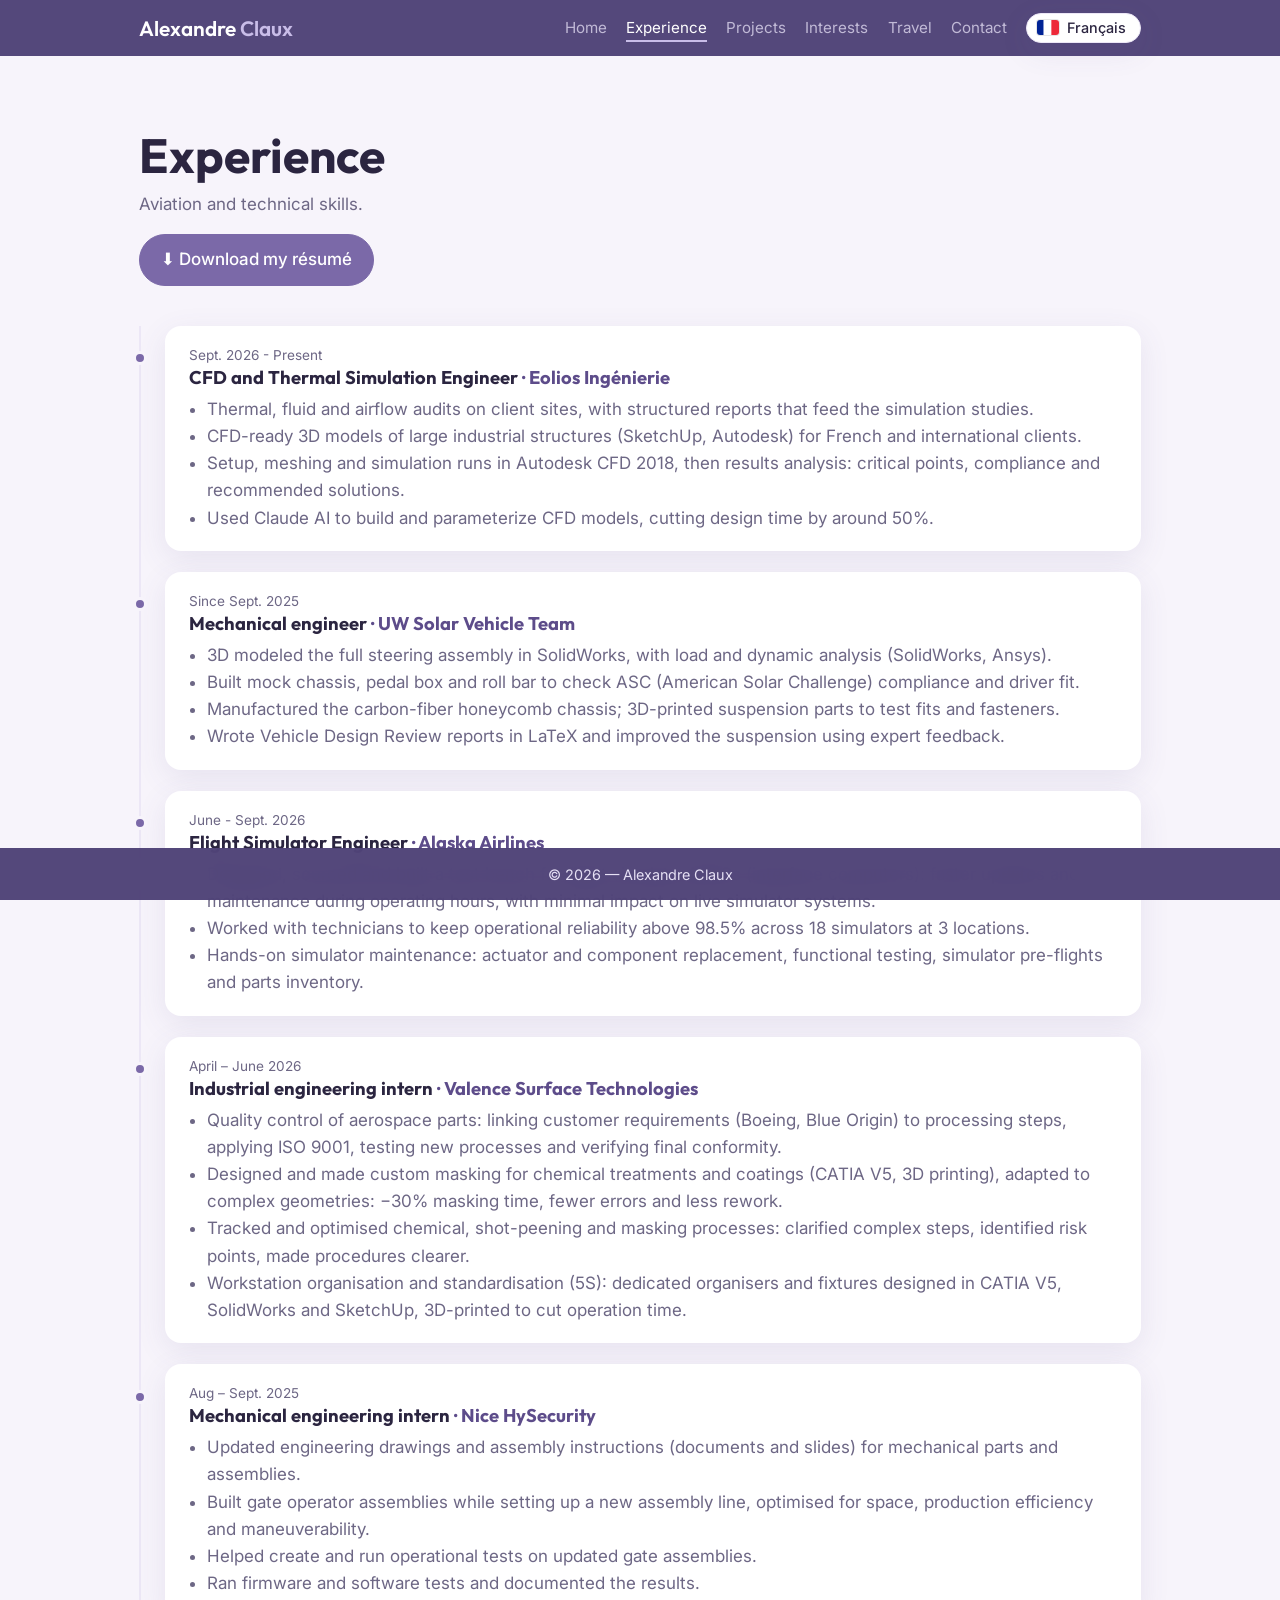
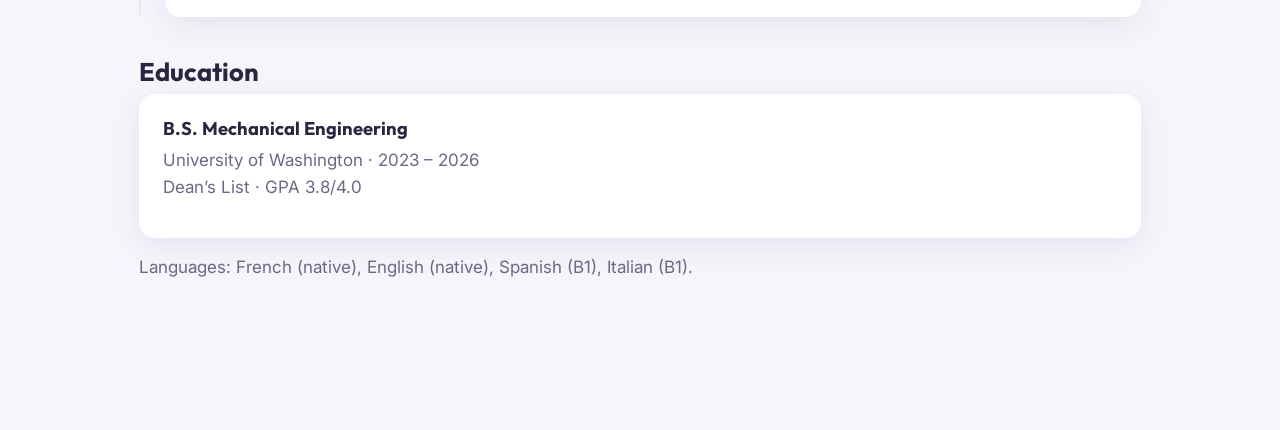
==== commit 8d90db4a: "Experiences Page Fixed Languages inconsistency" ====
--- a/experiences.html
+++ b/experiences.html
@@ -72,7 +72,7 @@
     <div class="two">
       <div class="card"><h3><span lang="fr">Bachelor en génie mécanique</span><span lang="en">B.S. Mechanical Engineering</span></h3><p class="muted">University of Washington · 2023 – 2026<br>Dean’s List · GPA 3.8/4.0</p></div>
     </div>
-    <p class="muted" style="margin-top:1rem"><span lang="fr">Langues : français (bilingue), anglais (bilingue), espagnol (B2).</span><span lang="en">Languages: French (native), English (native), Spanish (B1), Italien (B1).</span></p>
+    <p class="muted" style="margin-top:1rem"><span lang="fr">Langues : français (bilingue), anglais (bilingue), espagnol (B1), italien (B1).</span><span lang="en">Languages: French (native), English (native), Spanish (B1), Italian (B1).</span></p>
     
   </section>
 </main>
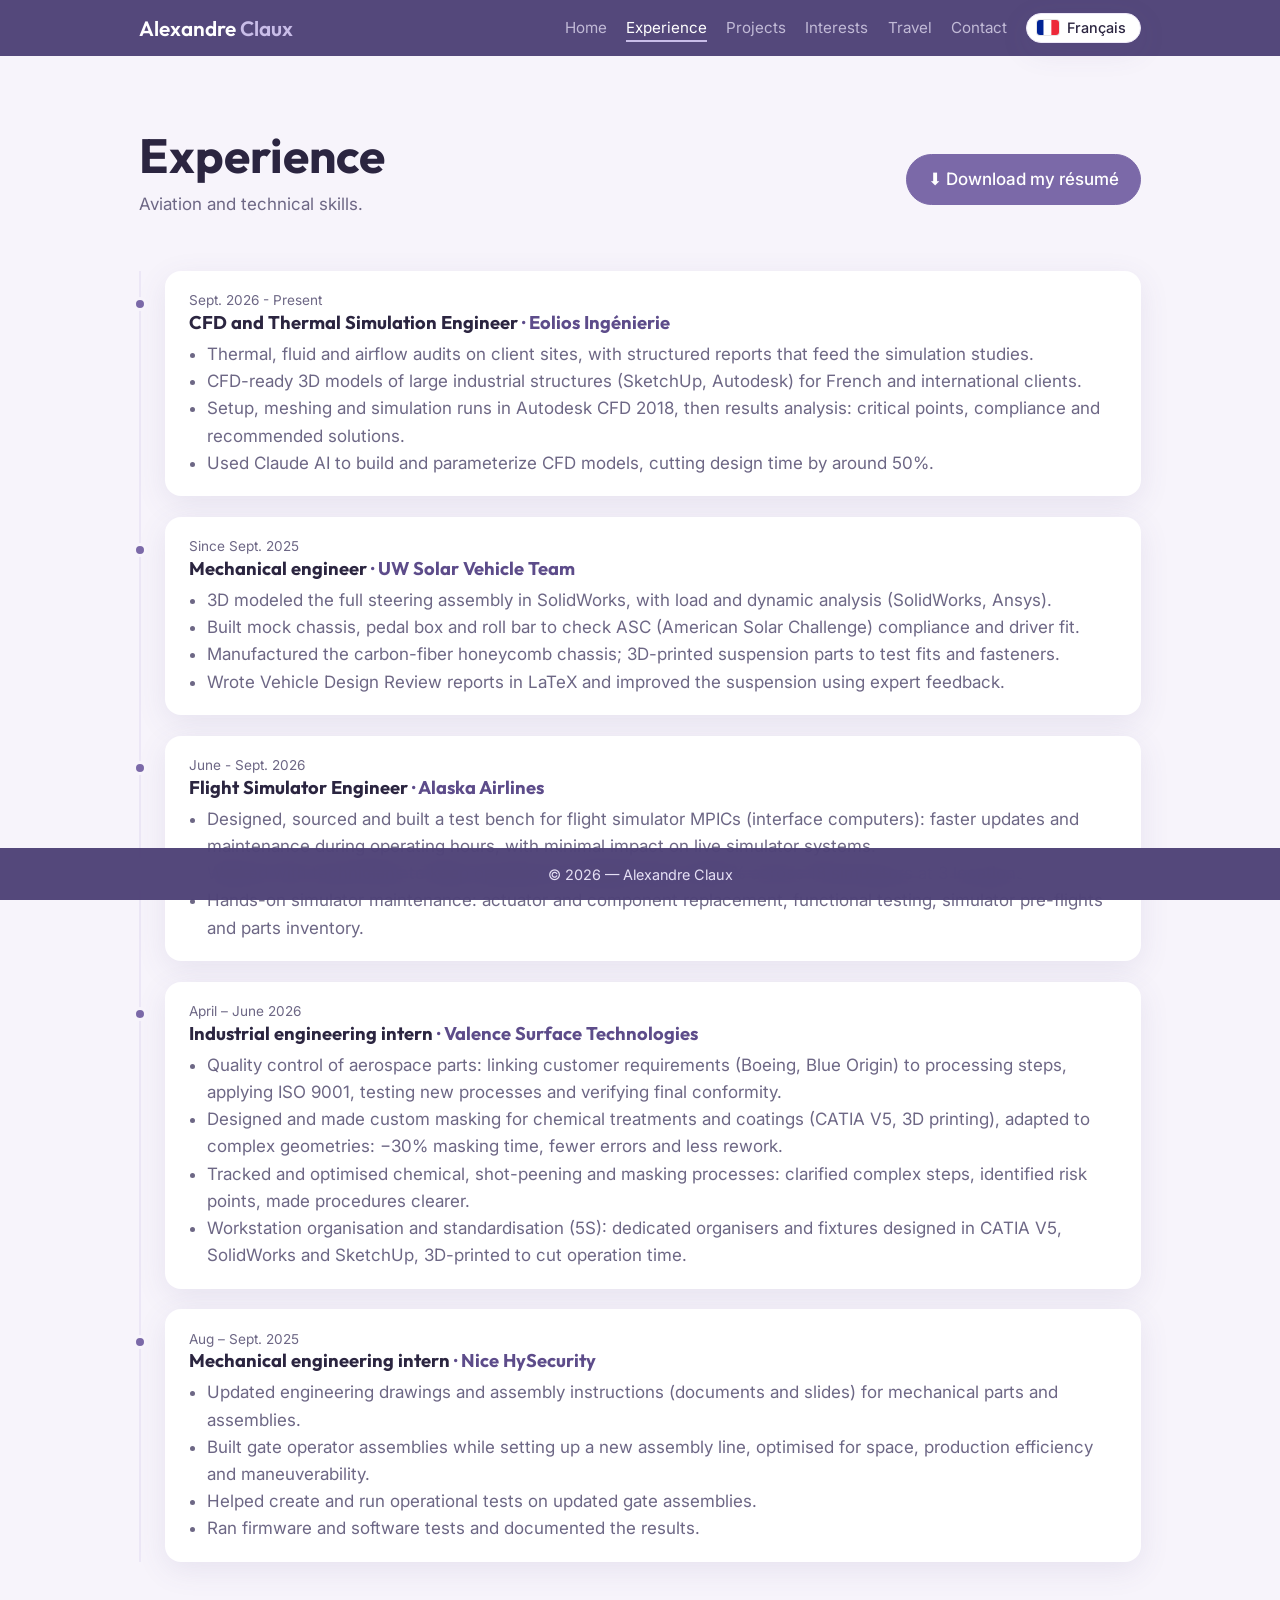
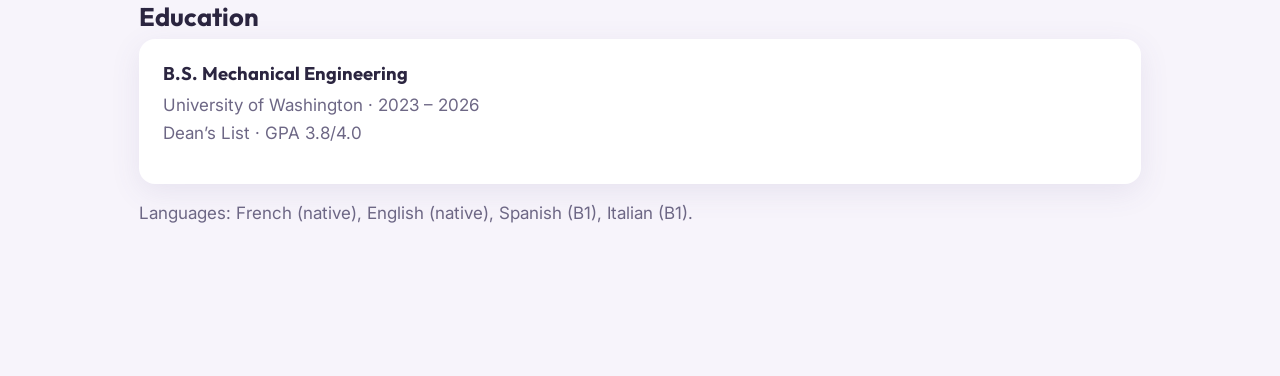
==== commit 2aa64222: "Experiences Page Moved CV Button to top right" ====
--- a/experiences.html
+++ b/experiences.html
@@ -25,9 +25,10 @@
 
 <main class="wrap">
 
-  <div class="page-title reveal"><h1><span lang="fr">Expériences</span><span lang="en">Experience</span></h1><p class="muted"><span lang="fr">Du technique et de l'aéronautique.</span><span lang="en">Aviation and technical skills.</span></p>
-    <div class="btns" style="margin-top:1rem"><a class="btn primary" data-cv href="assets/CV_AlexandreClaux_FR.pdf" download>⬇ <span lang="fr">Télécharger mon CV</span><span lang="en">Download my résumé</span></a></div>
-</div>
+  <div class="page-title reveal" style="display:flex; align-items:center; justify-content:space-between; gap:1rem; flex-wrap:wrap">
+    <div><h1><span lang="fr">Expériences</span><span lang="en">Experience</span></h1><p class="muted"><span lang="fr">Du technique et de l'aéronautique.</span><span lang="en">Aviation and technical skills.</span></p></div>
+    <div class="btns"><a class="btn primary" data-cv href="assets/CV_AlexandreClaux_FR.pdf" download>⬇ <span lang="fr">Télécharger mon CV</span><span lang="en">Download my résumé</span></a></div>
+  </div>
 
 <div class="timeline">
 
